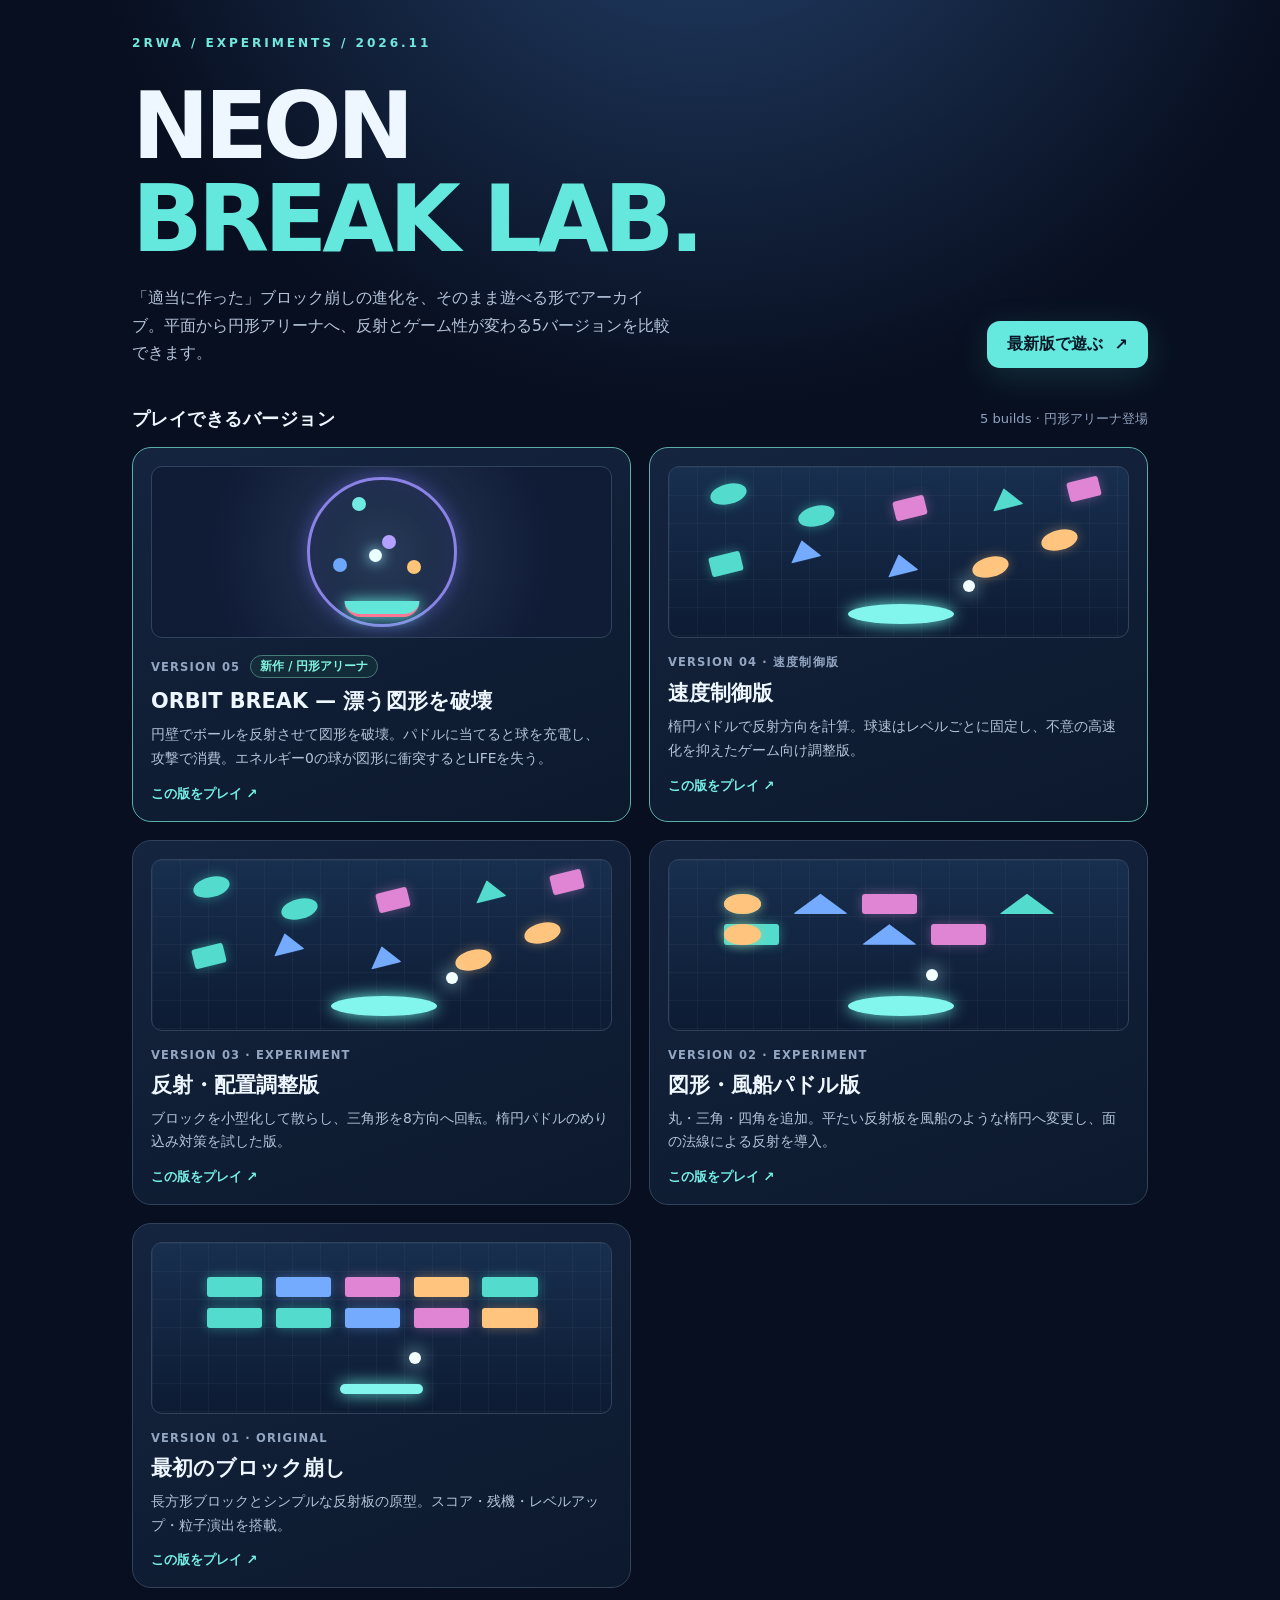
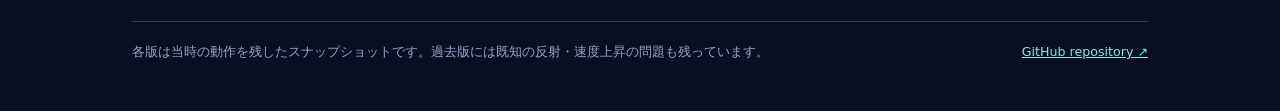
==== index.html @ c5ba8e41 "feat(orbit): charge ball on paddle contact and penalize unpowered target hits" ====
<!doctype html>
<html lang="ja">
<head>
<meta charset="utf-8">
<meta name="viewport" content="width=device-width, initial-scale=1">
<meta name="theme-color" content="#080f20">
<title>NEON BREAK LAB | ブロック崩しの実験記録</title>
<style>
:root{color-scheme:dark;font-family:system-ui,-apple-system,BlinkMacSystemFont,"Hiragino Kaku Gothic ProN","Noto Sans JP",sans-serif}
*{box-sizing:border-box}
body{margin:0;min-height:100vh;background:radial-gradient(ellipse 65% 45% at 55% -10%,#24416b,transparent 75%),#080f20;color:#eef7ff}
a{color:inherit}
.wrap{max-width:1100px;margin:auto;padding:36px clamp(18px,4vw,42px) 48px}
.topline{font-size:.76rem;letter-spacing:.24em;font-weight:800;color:#72e8dc;margin-bottom:30px}
header{display:flex;align-items:flex-end;justify-content:space-between;gap:25px;flex-wrap:wrap;margin-bottom:39px}
h1{font-size:clamp(2.8rem,7.5vw,5.8rem);letter-spacing:-.055em;line-height:1;margin:0;font-weight:900}
h1 span{color:#64e8de}
.lead{max-width:540px;line-height:1.8;color:#b4c4da;font-size:.97rem;margin:19px 0 0}
.cta{display:inline-flex;gap:12px;align-items:center;padding:13px 20px;border-radius:13px;background:#65e8de;color:#061826;font-weight:850;text-decoration:none;box-shadow:0 8px 35px #57eade28}
.cta:hover{background:#9ffbf3;transform:translateY(-2px)}
.cta:focus-visible,.tile:focus-visible,.footer a:focus-visible{outline:3px solid #ffe491;outline-offset:4px}
.sectionhead{display:flex;justify-content:space-between;gap:12px;flex-wrap:wrap;align-items:center;margin:8px 0 16px}
h2{font-size:1.13rem;margin:0;letter-spacing:.025em}
.muted{font-size:.82rem;color:#8fa3c0}
.gallery{display:grid;grid-template-columns:repeat(2,minmax(0,1fr));gap:18px}
.tile{display:block;text-decoration:none;border:1px solid #31425b;background:linear-gradient(160deg,#15243f,#0c192d);padding:18px;border-radius:19px;transition:transform .15s ease,border-color .15s ease;min-width:0}
.tile:hover{transform:translateY(-4px);border-color:#66e8df}
.tile.featured{border-color:#5bafa8}
.preview{height:172px;border-radius:11px;position:relative;overflow:hidden;border:1px solid #30425c;background:linear-gradient(#182f4f,#0d1b33)}
.preview:before{content:"";position:absolute;inset:0;background-image:linear-gradient(#ffffff09 1px,transparent 1px),linear-gradient(90deg,#ffffff09 1px,transparent 1px);background-size:28px 28px}
.blocks{position:absolute;inset:0}
.blocks i{display:block;position:absolute;width:12%;height:12%;background:#53dccd;border-radius:3px;box-shadow:0 0 12px #4ce3d26c}
.blocks i:nth-child(6n+2){background:#74abff;box-shadow:0 0 12px #74abff62}
.blocks i:nth-child(6n+3){background:#df85d4;box-shadow:0 0 12px #df85d462}
.blocks i:nth-child(6n+4){background:#ffc47d;box-shadow:0 0 12px #ffc47d62}
.blocks i:nth-child(1){top:20%;left:12%}.blocks i:nth-child(2){top:20%;left:27%}.blocks i:nth-child(3){top:20%;left:42%}.blocks i:nth-child(4){top:20%;left:57%}.blocks i:nth-child(5){top:20%;left:72%}
.blocks i:nth-child(6){top:38%;left:12%}.blocks i:nth-child(7){top:38%;left:27%}.blocks i:nth-child(8){top:38%;left:42%}.blocks i:nth-child(9){top:38%;left:57%}.blocks i:nth-child(10){top:38%;left:72%}
.shapes .blocks i:nth-child(3n+1){border-radius:50%;width:8%;left:calc(12% + (var(--shift,0) * 1%))}
.shapes .blocks i:nth-child(3n+2){clip-path:polygon(50% 0,100% 100%,0 100%)}
.scatter .blocks i{width:7%;height:12%;transform:rotate(-14deg)}
.scatter .blocks i:nth-child(1){top:10%;left:9%}.scatter .blocks i:nth-child(2){top:43%;left:26%}.scatter .blocks i:nth-child(3){top:18%;left:49%}.scatter .blocks i:nth-child(4){top:37%;left:81%}.scatter .blocks i:nth-child(5){top:12%;left:70%}
.scatter .blocks i:nth-child(6){top:51%;left:9%}.scatter .blocks i:nth-child(7){top:23%;left:28%}.scatter .blocks i:nth-child(8){top:51%;left:47%}.scatter .blocks i:nth-child(9){top:7%;left:87%}.scatter .blocks i:nth-child(10){top:53%;left:66%}
.ball{position:absolute;top:64%;left:56%;border-radius:50%;width:12px;height:12px;background:#f3ffff;box-shadow:0 0 18px #bffaff}
.paddle{position:absolute;bottom:11%;left:41%;width:18%;height:10px;background:#82f5ec;border-radius:8px;box-shadow:0 0 16px #6becde}
.shapes .paddle,.scatter .paddle{width:23%;height:20px;bottom:8%;border-radius:50%;left:39%}
.scatter .ball{left:64%;top:66%}
.meta{display:flex;gap:10px;align-items:center;margin-top:17px;font-size:.72rem;color:#92a6c2;font-weight:750;letter-spacing:.1em}
.status{color:#81f4df;border:1px solid #457a77;background:#1b484451;padding:3px 9px;border-radius:100px;letter-spacing:0}
h3{font-size:1.3rem;line-height:1.3;margin:10px 0 8px}
.tile p{color:#b4c3d8;font-size:.87rem;line-height:1.7;margin:0}
.open{display:block;color:#75efe6;font-size:.83rem;font-weight:800;margin-top:14px}
.footer{border-top:1px solid #2d3b52;margin-top:33px;padding-top:20px;display:flex;justify-content:space-between;gap:20px;flex-wrap:wrap;color:#93a5c1;font-size:.79rem;line-height:1.65}
.footer a{color:#82e9e1}
@media(max-width:650px){.gallery{grid-template-columns:1fr}.wrap{padding-top:22px}.preview{height:154px}header{margin-bottom:28px}}
@media(prefers-reduced-motion:reduce){.tile,.cta{transition:none}.tile:hover,.cta:hover{transform:none}}
.orbit-art{position:relative;height:172px;display:grid;place-items:center;overflow:hidden;border:1px solid #30425c;border-radius:11px;background:radial-gradient(circle,#263956,#101b36 70%)}.orbit-ring{width:150px;height:150px;border:3px solid #8a83e5;border-radius:50%;box-shadow:0 0 19px #7469e777,inset 0 0 27px #654bbc2b;position:relative}.orbit-ring::after{content:"";position:absolute;left:42px;top:17px;width:14px;height:14px;border-radius:50%;background:#70e9e0;box-shadow:30px 38px 0 #b4a1ff,55px 63px 0 #ffc478,-19px 61px 0 #6da7f9}.orbit-paddle{position:absolute;bottom:7px;left:50%;width:75px;height:16px;background:#62e6d9;border-radius:0 0 70px 70px;transform:translateX(-50%);border-bottom:3px solid #fd7694;box-shadow:0 0 15px #62e6d9}.orbit-orb{position:absolute;width:13px;height:13px;left:59px;bottom:62px;border-radius:50%;background:#eaffff;box-shadow:0 0 14px #9beefa}
</style>
</head>
<body>
<main class="wrap">
<div class="topline">2RWA / EXPERIMENTS / 2026.11</div>
<header>
 <div>
  <h1>NEON<br><span>BREAK LAB.</span></h1>
  <p class="lead">「適当に作った」ブロック崩しの進化を、そのまま遊べる形でアーカイブ。平面から円形アリーナへ、反射とゲーム性が変わる5バージョンを比較できます。</p>
 </div>
 <a class="cta" href="games/v5-orbit.html">最新版で遊ぶ <span aria-hidden="true">↗</span></a>
</header>
<div class="sectionhead"><h2>プレイできるバージョン</h2><span class="muted">5 builds · 円形アリーナ登場</span></div>
<section class="gallery" aria-label="過去のブロック崩し一覧">
<a class="tile featured" href="games/v5-orbit.html">
 <div class="orbit-art" aria-hidden="true"><div class="orbit-ring"><span class="orbit-paddle"></span><span class="orbit-orb"></span></div></div>
 <div class="meta">VERSION 05 <span class="status">新作 / 円形アリーナ</span></div>
 <h3>ORBIT BREAK — 漂う図形を破壊</h3>
 <p>円壁でボールを反射させて図形を破壊。パドルに当てると球を充電し、攻撃で消費。エネルギー0の球が図形に衝突するとLIFEを失う。</p>
 <span class="open">この版をプレイ ↗</span>
</a>

<a class="tile featured" href="games/v4-speed.html">
 <div class="preview shapes scatter" aria-hidden="true"><div class="blocks"><i></i><i></i><i></i><i></i><i></i><i></i><i></i><i></i><i></i><i></i></div><div class="ball"></div><div class="paddle"></div></div>
 <div class="meta">VERSION 04 · 速度制御版</div>
 <h3>速度制御版</h3>
 <p>楕円パドルで反射方向を計算。球速はレベルごとに固定し、不意の高速化を抑えたゲーム向け調整版。</p>
 <span class="open">この版をプレイ ↗</span>
</a>
<a class="tile" href="games/v3-reflections.html">
 <div class="preview shapes scatter" aria-hidden="true"><div class="blocks"><i></i><i></i><i></i><i></i><i></i><i></i><i></i><i></i><i></i><i></i></div><div class="ball"></div><div class="paddle"></div></div>
 <div class="meta">VERSION 03 · EXPERIMENT</div>
 <h3>反射・配置調整版</h3>
 <p>ブロックを小型化して散らし、三角形を8方向へ回転。楕円パドルのめり込み対策を試した版。</p>
 <span class="open">この版をプレイ ↗</span>
</a>
<a class="tile" href="games/v2-shapes.html">
 <div class="preview shapes" aria-hidden="true"><div class="blocks"><i></i><i></i><i></i><i></i><i></i><i></i><i></i><i></i><i></i><i></i></div><div class="ball"></div><div class="paddle"></div></div>
 <div class="meta">VERSION 02 · EXPERIMENT</div>
 <h3>図形・風船パドル版</h3>
 <p>丸・三角・四角を追加。平たい反射板を風船のような楕円へ変更し、面の法線による反射を導入。</p>
 <span class="open">この版をプレイ ↗</span>
</a>
<a class="tile" href="games/v1-classic.html">
 <div class="preview" aria-hidden="true"><div class="blocks"><i></i><i></i><i></i><i></i><i></i><i></i><i></i><i></i><i></i><i></i></div><div class="ball"></div><div class="paddle"></div></div>
 <div class="meta">VERSION 01 · ORIGINAL</div>
 <h3>最初のブロック崩し</h3>
 <p>長方形ブロックとシンプルな反射板の原型。スコア・残機・レベルアップ・粒子演出を搭載。</p>
 <span class="open">この版をプレイ ↗</span>
</a>
</section>
<div class="footer"><span>各版は当時の動作を残したスナップショットです。過去版には既知の反射・速度上昇の問題も残っています。</span><a href="https://github.com/2rwa/tmp-202611">GitHub repository ↗</a></div>
</main>
</body>
</html>
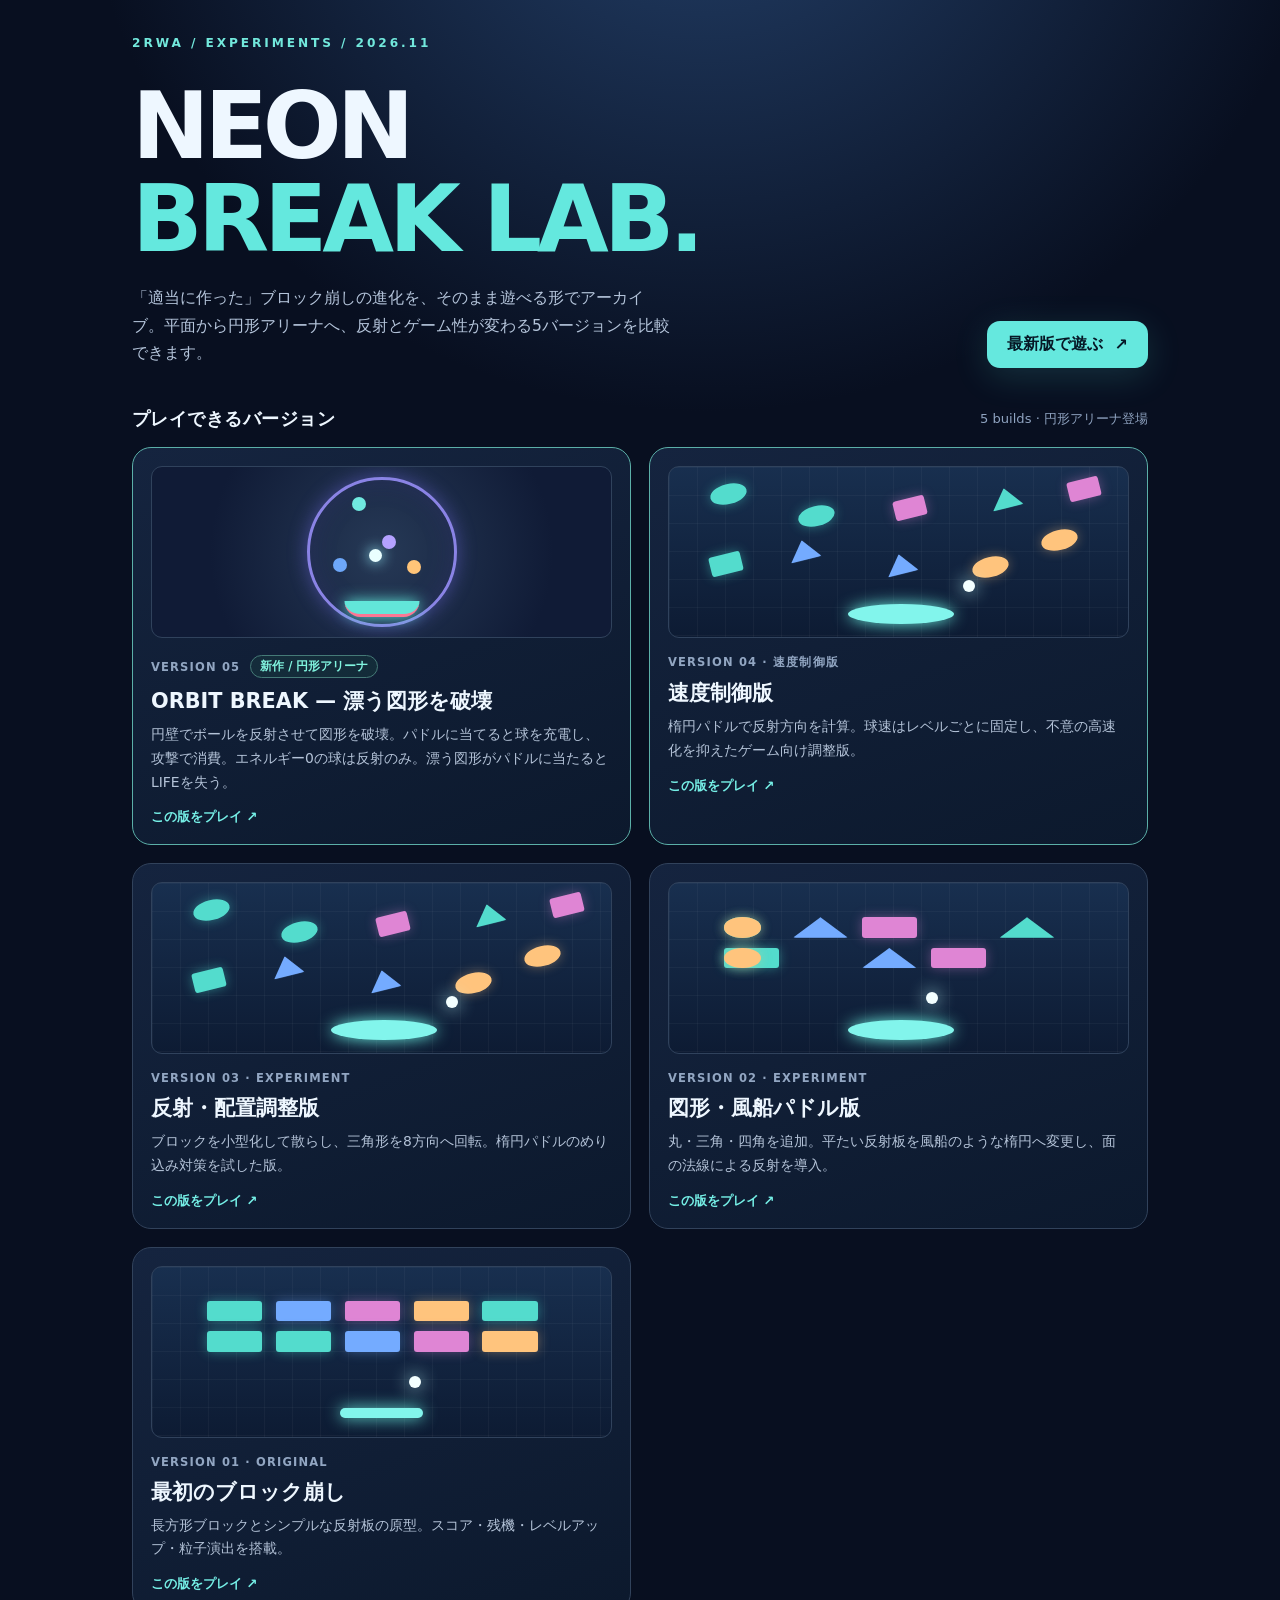
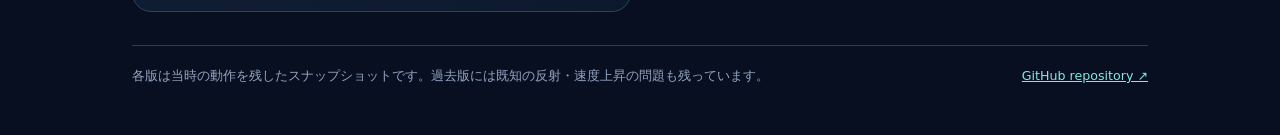
==== commit 6f9023be: "feat(orbit): make empty ball harmless and damage LIFE on target-paddle contact" ====
--- a/index.html
+++ b/index.html
@@ -72,7 +72,7 @@
  <div class="orbit-art" aria-hidden="true"><div class="orbit-ring"><span class="orbit-paddle"></span><span class="orbit-orb"></span></div></div>
  <div class="meta">VERSION 05 <span class="status">新作 / 円形アリーナ</span></div>
  <h3>ORBIT BREAK — 漂う図形を破壊</h3>
- <p>円壁でボールを反射させて図形を破壊。パドルに当てると球を充電し、攻撃で消費。エネルギー0の球が図形に衝突するとLIFEを失う。</p>
+ <p>円壁でボールを反射させて図形を破壊。パドルに当てると球を充電し、攻撃で消費。エネルギー0の球は反射のみ。漂う図形がパドルに当たるとLIFEを失う。</p>
  <span class="open">この版をプレイ ↗</span>
 </a>
 
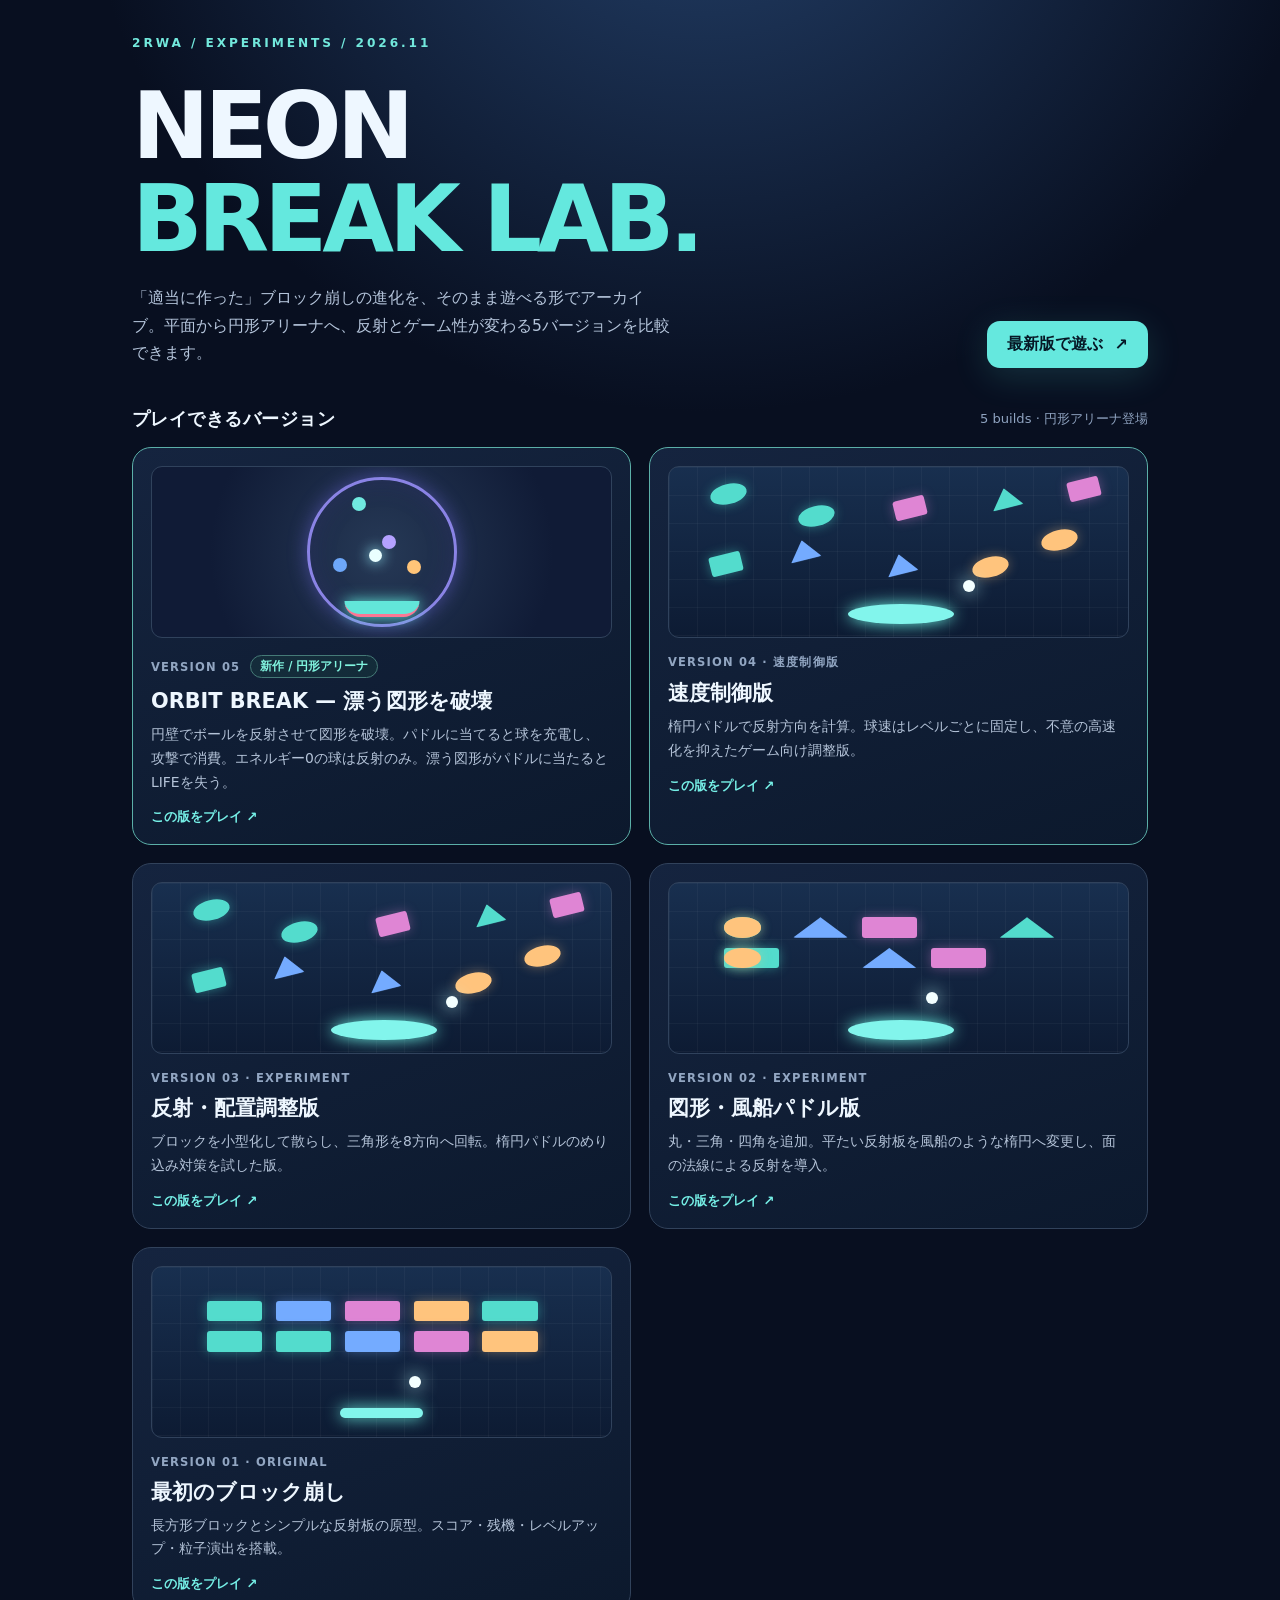
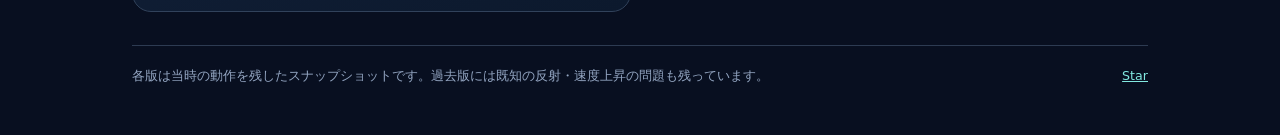
==== commit 8d8630b6: "feat(ui): add GitHub Star buttons to gallery and translator" ====
--- a/index.html
+++ b/index.html
@@ -105,7 +105,7 @@
  <span class="open">この版をプレイ ↗</span>
 </a>
 </section>
-<div class="footer"><span>各版は当時の動作を残したスナップショットです。過去版には既知の反射・速度上昇の問題も残っています。</span><a href="https://github.com/2rwa/tmp-202611">GitHub repository ↗</a></div>
+<div class="footer"><span>各版は当時の動作を残したスナップショットです。過去版には既知の反射・速度上昇の問題も残っています。</span><a class="github-button" href="https://github.com/2rwa/tmp-202611" data-show-count="true" aria-label="Star on GitHub">Star</a><script defer src="https://buttons.github.io/buttons.js"></script></div>
 </main>
 </body>
 </html>
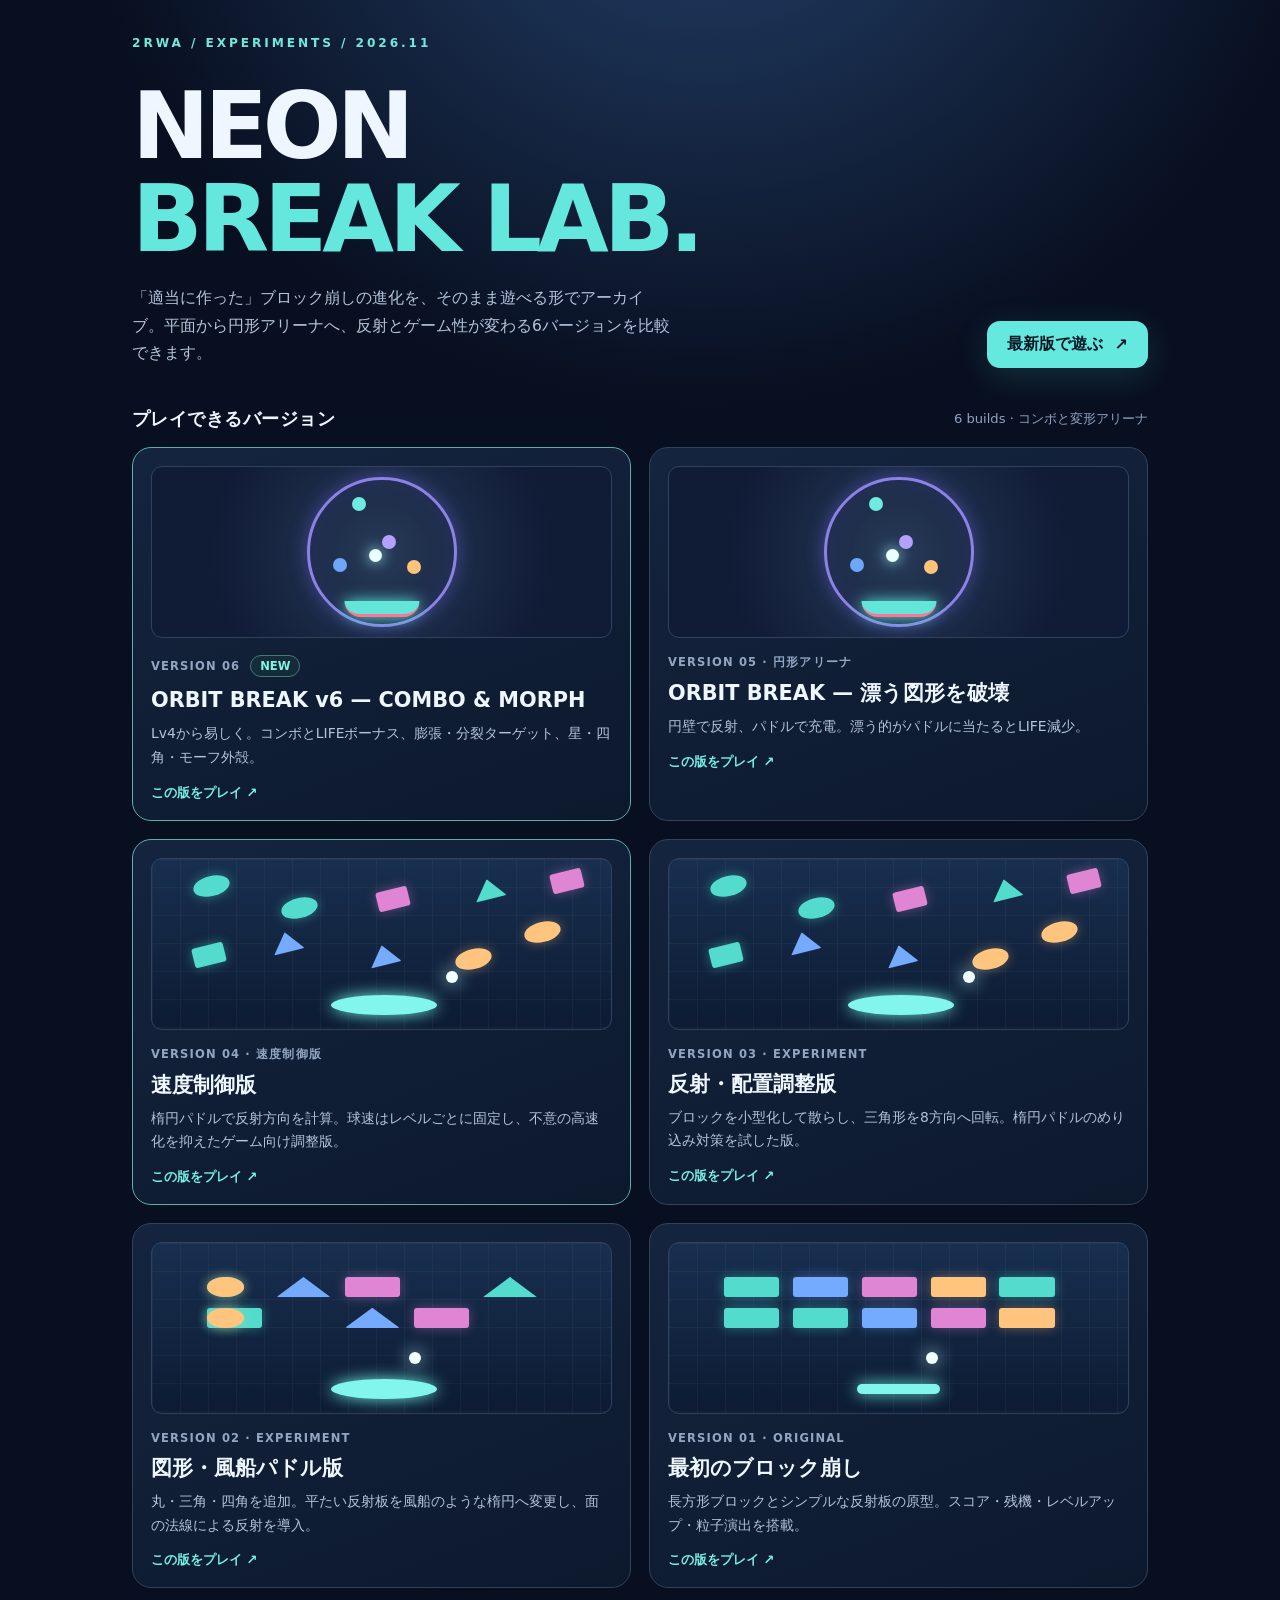
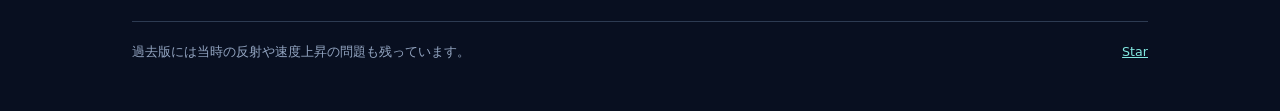
==== commit 7a5515d4: "feat(orbit): add standalone v6 with eased progression, combos, evolving targets and shareable result" ====
--- a/index.html
+++ b/index.html
@@ -62,17 +62,24 @@
 <header>
  <div>
   <h1>NEON<br><span>BREAK LAB.</span></h1>
-  <p class="lead">「適当に作った」ブロック崩しの進化を、そのまま遊べる形でアーカイブ。平面から円形アリーナへ、反射とゲーム性が変わる5バージョンを比較できます。</p>
+  <p class="lead">「適当に作った」ブロック崩しの進化を、そのまま遊べる形でアーカイブ。平面から円形アリーナへ、反射とゲーム性が変わる6バージョンを比較できます。</p>
  </div>
- <a class="cta" href="games/v5-orbit.html">最新版で遊ぶ <span aria-hidden="true">↗</span></a>
+ <a class="cta" href="games/v6-orbit.html">最新版で遊ぶ <span aria-hidden="true">↗</span></a>
 </header>
-<div class="sectionhead"><h2>プレイできるバージョン</h2><span class="muted">5 builds · 円形アリーナ登場</span></div>
+<div class="sectionhead"><h2>プレイできるバージョン</h2><span class="muted">6 builds · コンボと変形アリーナ</span></div>
 <section class="gallery" aria-label="過去のブロック崩し一覧">
-<a class="tile featured" href="games/v5-orbit.html">
+<a class="tile featured" href="games/v6-orbit.html">
  <div class="orbit-art" aria-hidden="true"><div class="orbit-ring"><span class="orbit-paddle"></span><span class="orbit-orb"></span></div></div>
- <div class="meta">VERSION 05 <span class="status">新作 / 円形アリーナ</span></div>
+ <div class="meta">VERSION 06 <span class="status">NEW</span></div>
+ <h3>ORBIT BREAK v6 — COMBO &amp; MORPH</h3>
+ <p>Lv4から易しく。コンボとLIFEボーナス、膨張・分裂ターゲット、星・四角・モーフ外殻。</p>
+ <span class="open">この版をプレイ ↗</span>
+</a>
+<a class="tile" href="games/v5-orbit.html">
+ <div class="orbit-art" aria-hidden="true"><div class="orbit-ring"><span class="orbit-paddle"></span><span class="orbit-orb"></span></div></div>
+ <div class="meta">VERSION 05 · 円形アリーナ</div>
  <h3>ORBIT BREAK — 漂う図形を破壊</h3>
- <p>円壁でボールを反射させて図形を破壊。パドルに当てると球を充電し、攻撃で消費。エネルギー0の球は反射のみ。漂う図形がパドルに当たるとLIFEを失う。</p>
+ <p>円壁で反射、パドルで充電。漂う的がパドルに当たるとLIFE減少。</p>
  <span class="open">この版をプレイ ↗</span>
 </a>
 
@@ -105,7 +112,7 @@
  <span class="open">この版をプレイ ↗</span>
 </a>
 </section>
-<div class="footer"><span>各版は当時の動作を残したスナップショットです。過去版には既知の反射・速度上昇の問題も残っています。</span><a class="github-button" href="https://github.com/2rwa/tmp-202611" data-show-count="true" aria-label="Star on GitHub">Star</a><script defer src="https://buttons.github.io/buttons.js"></script></div>
+<div class="footer"><span>過去版には当時の反射や速度上昇の問題も残っています。</span><a class="github-button" href="https://github.com/2rwa/tmp-202611" data-show-count="true" aria-label="Star on GitHub">Star</a><script defer src="https://buttons.github.io/buttons.js"></script></div>
 </main>
 </body>
 </html>
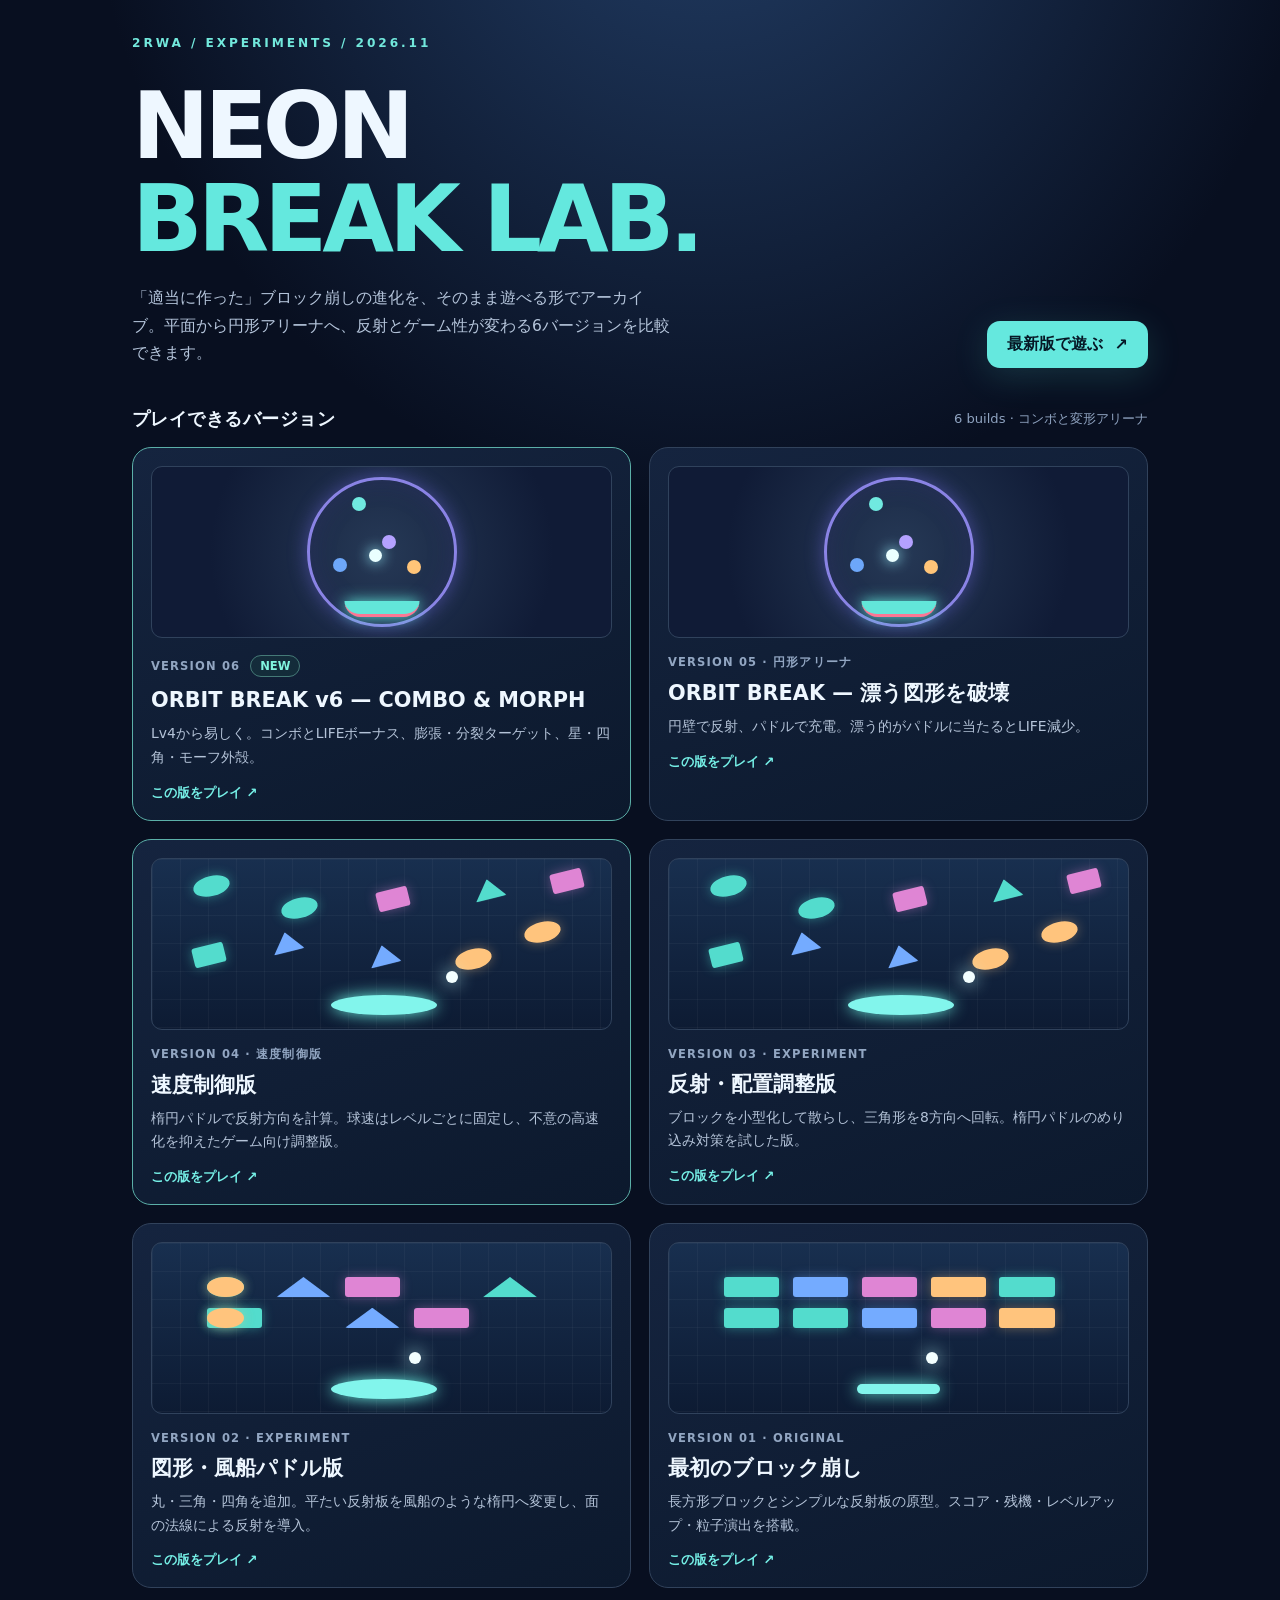
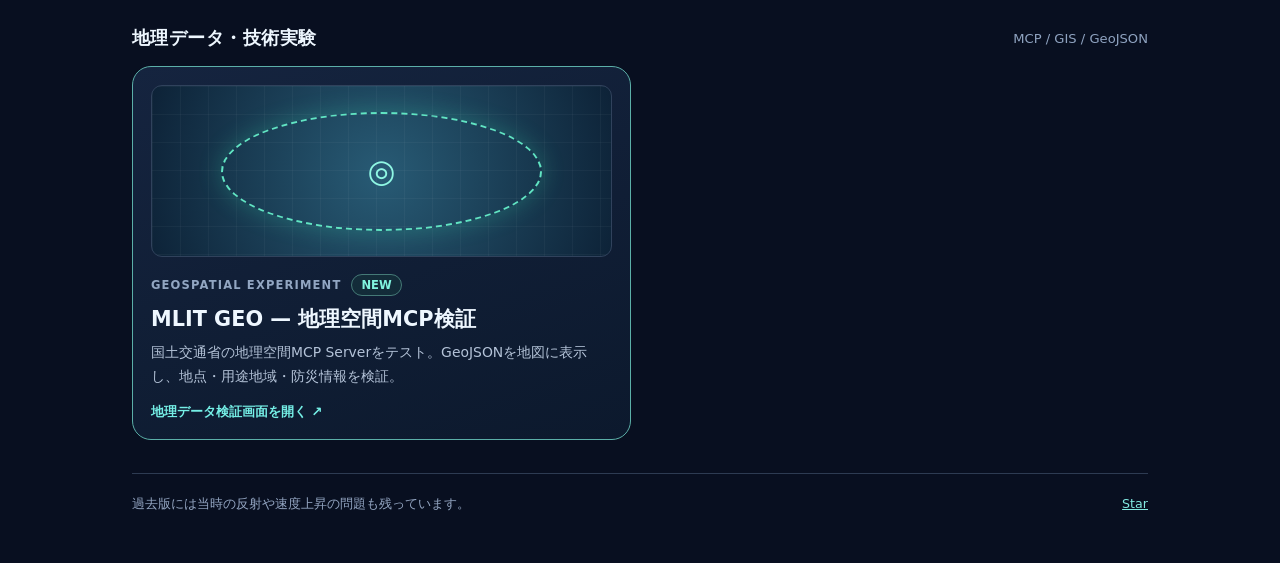
==== commit 679f0f67: "Add MLIT geospatial MCP probe, mock tests and GeoJSON map viewer" ====
--- a/index.html
+++ b/index.html
@@ -112,6 +112,17 @@
  <span class="open">この版をプレイ ↗</span>
 </a>
 </section>
+<div class="sectionhead" style="margin-top:38px"><h2>地理データ・技術実験</h2><span class="muted">MCP / GIS / GeoJSON</span></div>
+<section class="gallery" aria-label="その他の実験">
+<a class="tile featured" href="geo-mcp/index.html">
+ <div class="preview" aria-hidden="true" style="display:grid;place-items:center;background:radial-gradient(circle at 50% 52%,#285b75,#0d2237)">
+ <div style="position:relative;width:70%;height:70%;border:2px dashed #61e5c3;border-radius:50%;display:grid;place-items:center;color:#8ff7e3;font-size:2rem;box-shadow:0 0 25px #3df8b337">◎</div></div>
+ <div class="meta">GEOSPATIAL EXPERIMENT <span class="status">NEW</span></div>
+ <h3>MLIT GEO — 地理空間MCP検証</h3>
+ <p>国土交通省の地理空間MCP Serverをテスト。GeoJSONを地図に表示し、地点・用途地域・防災情報を検証。</p>
+ <span class="open">地理データ検証画面を開く ↗</span>
+</a>
+</section>
 <div class="footer"><span>過去版には当時の反射や速度上昇の問題も残っています。</span><a class="github-button" href="https://github.com/2rwa/tmp-202611" data-show-count="true" aria-label="Star on GitHub">Star</a><script defer src="https://buttons.github.io/buttons.js"></script></div>
 </main>
 </body>
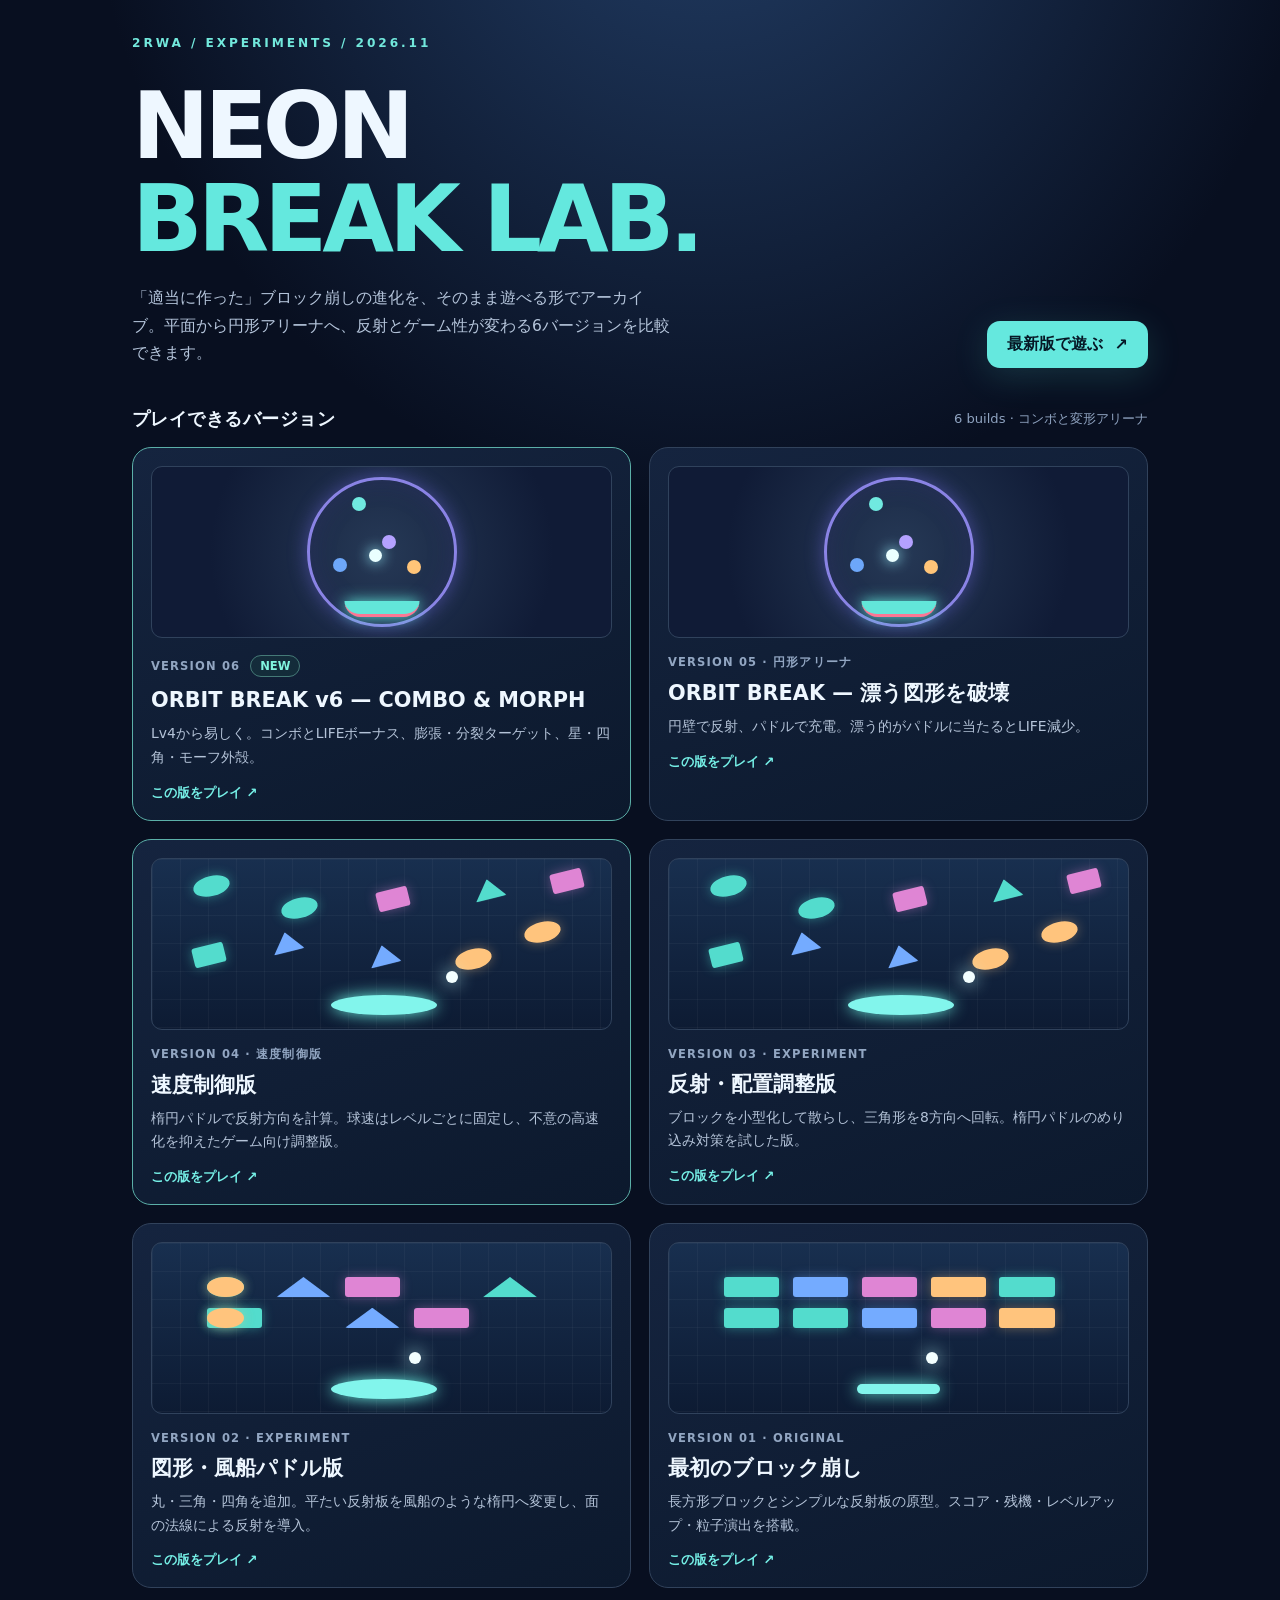
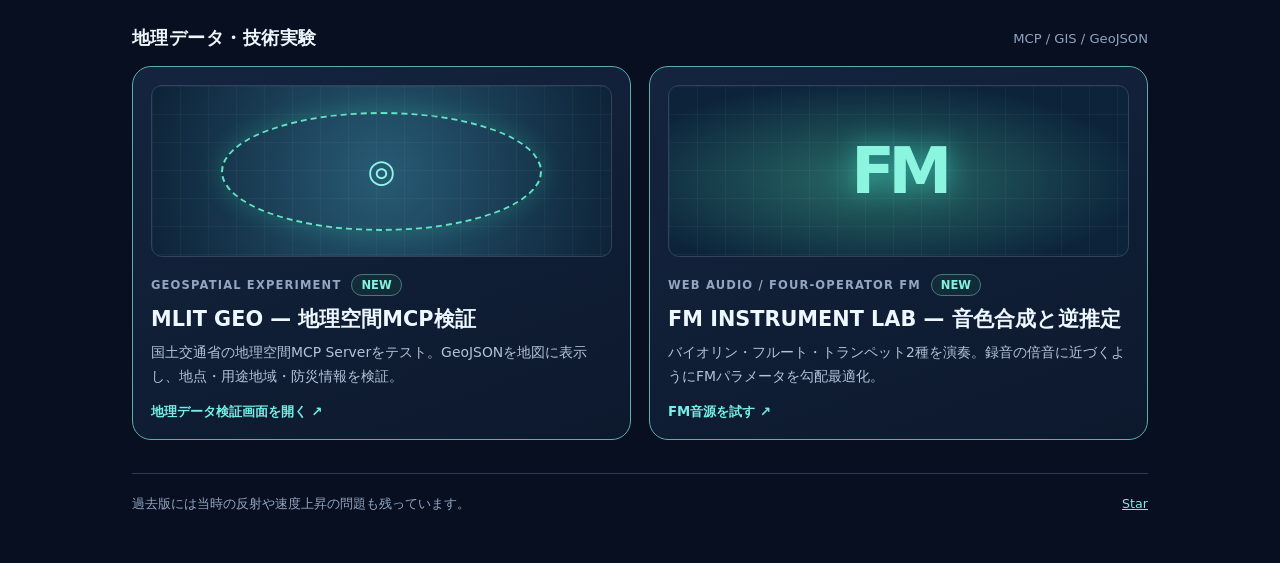
==== commit 2ad944f4: "Add interactive four-operator FM instrument lab with analytic sample fitting" ====
--- a/index.html
+++ b/index.html
@@ -122,6 +122,15 @@
  <p>国土交通省の地理空間MCP Serverをテスト。GeoJSONを地図に表示し、地点・用途地域・防災情報を検証。</p>
  <span class="open">地理データ検証画面を開く ↗</span>
 </a>
+
+<a class="tile featured" href="fm-lab/">
+ <div class="preview" aria-hidden="true" style="display:grid;place-items:center;background:radial-gradient(ellipse at 45% 55%,#286a67,#0c233a 75%)">
+  <div style="font-size:4rem;font-weight:900;letter-spacing:-.1em;color:#8bf5df;text-shadow:0 0 28px #3ef0d58a">FM</div></div>
+ <div class="meta">WEB AUDIO / FOUR-OPERATOR FM <span class="status">NEW</span></div>
+ <h3>FM INSTRUMENT LAB — 音色合成と逆推定</h3>
+ <p>バイオリン・フルート・トランペット2種を演奏。録音の倍音に近づくようにFMパラメータを勾配最適化。</p>
+ <span class="open">FM音源を試す ↗</span>
+</a>
 </section>
 <div class="footer"><span>過去版には当時の反射や速度上昇の問題も残っています。</span><a class="github-button" href="https://github.com/2rwa/tmp-202611" data-show-count="true" aria-label="Star on GitHub">Star</a><script defer src="https://buttons.github.io/buttons.js"></script></div>
 </main>
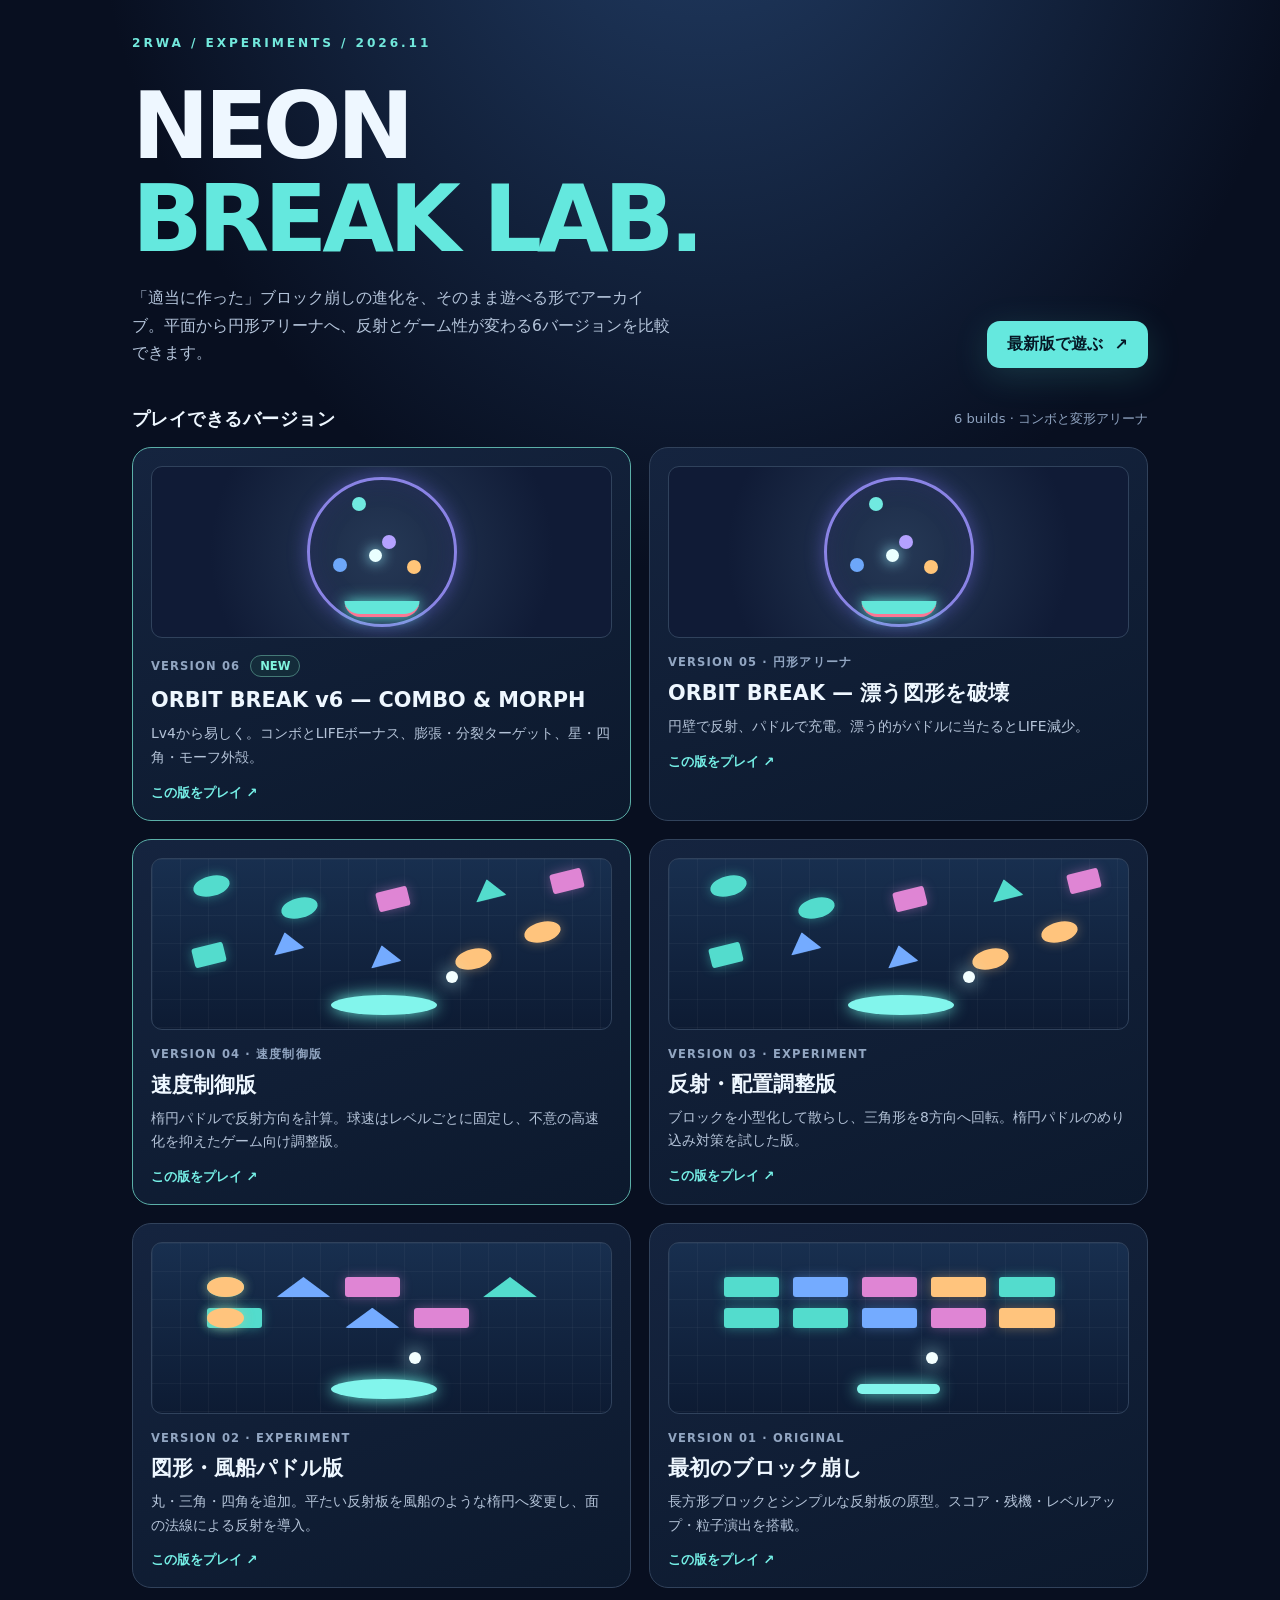
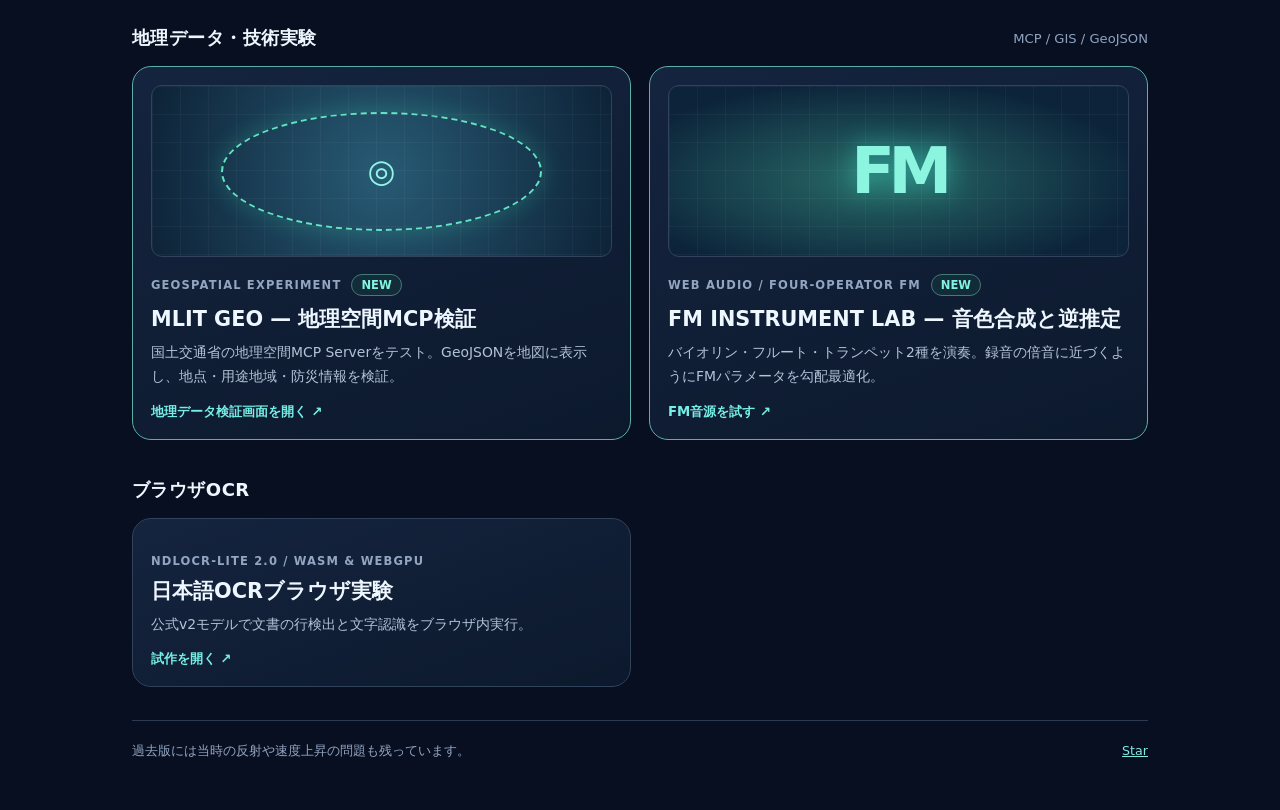
==== commit 54b1a851: "Prototype NDLOCR-Lite v2 browser OCR and Pages integration" ====
--- a/index.html
+++ b/index.html
@@ -132,6 +132,8 @@
  <span class="open">FM音源を試す ↗</span>
 </a>
 </section>
+<div class="sectionhead" style="margin-top:38px"><h2>ブラウザOCR</h2></div>
+<section class="gallery"><a class="tile" href="ndlocr-lite-v2/"><div class="meta">NDLOCR-LITE 2.0 / WASM &amp; WEBGPU</div><h3>日本語OCRブラウザ実験</h3><p>公式v2モデルで文書の行検出と文字認識をブラウザ内実行。</p><span class="open">試作を開く ↗</span></a></section>
 <div class="footer"><span>過去版には当時の反射や速度上昇の問題も残っています。</span><a class="github-button" href="https://github.com/2rwa/tmp-202611" data-show-count="true" aria-label="Star on GitHub">Star</a><script defer src="https://buttons.github.io/buttons.js"></script></div>
 </main>
 </body>
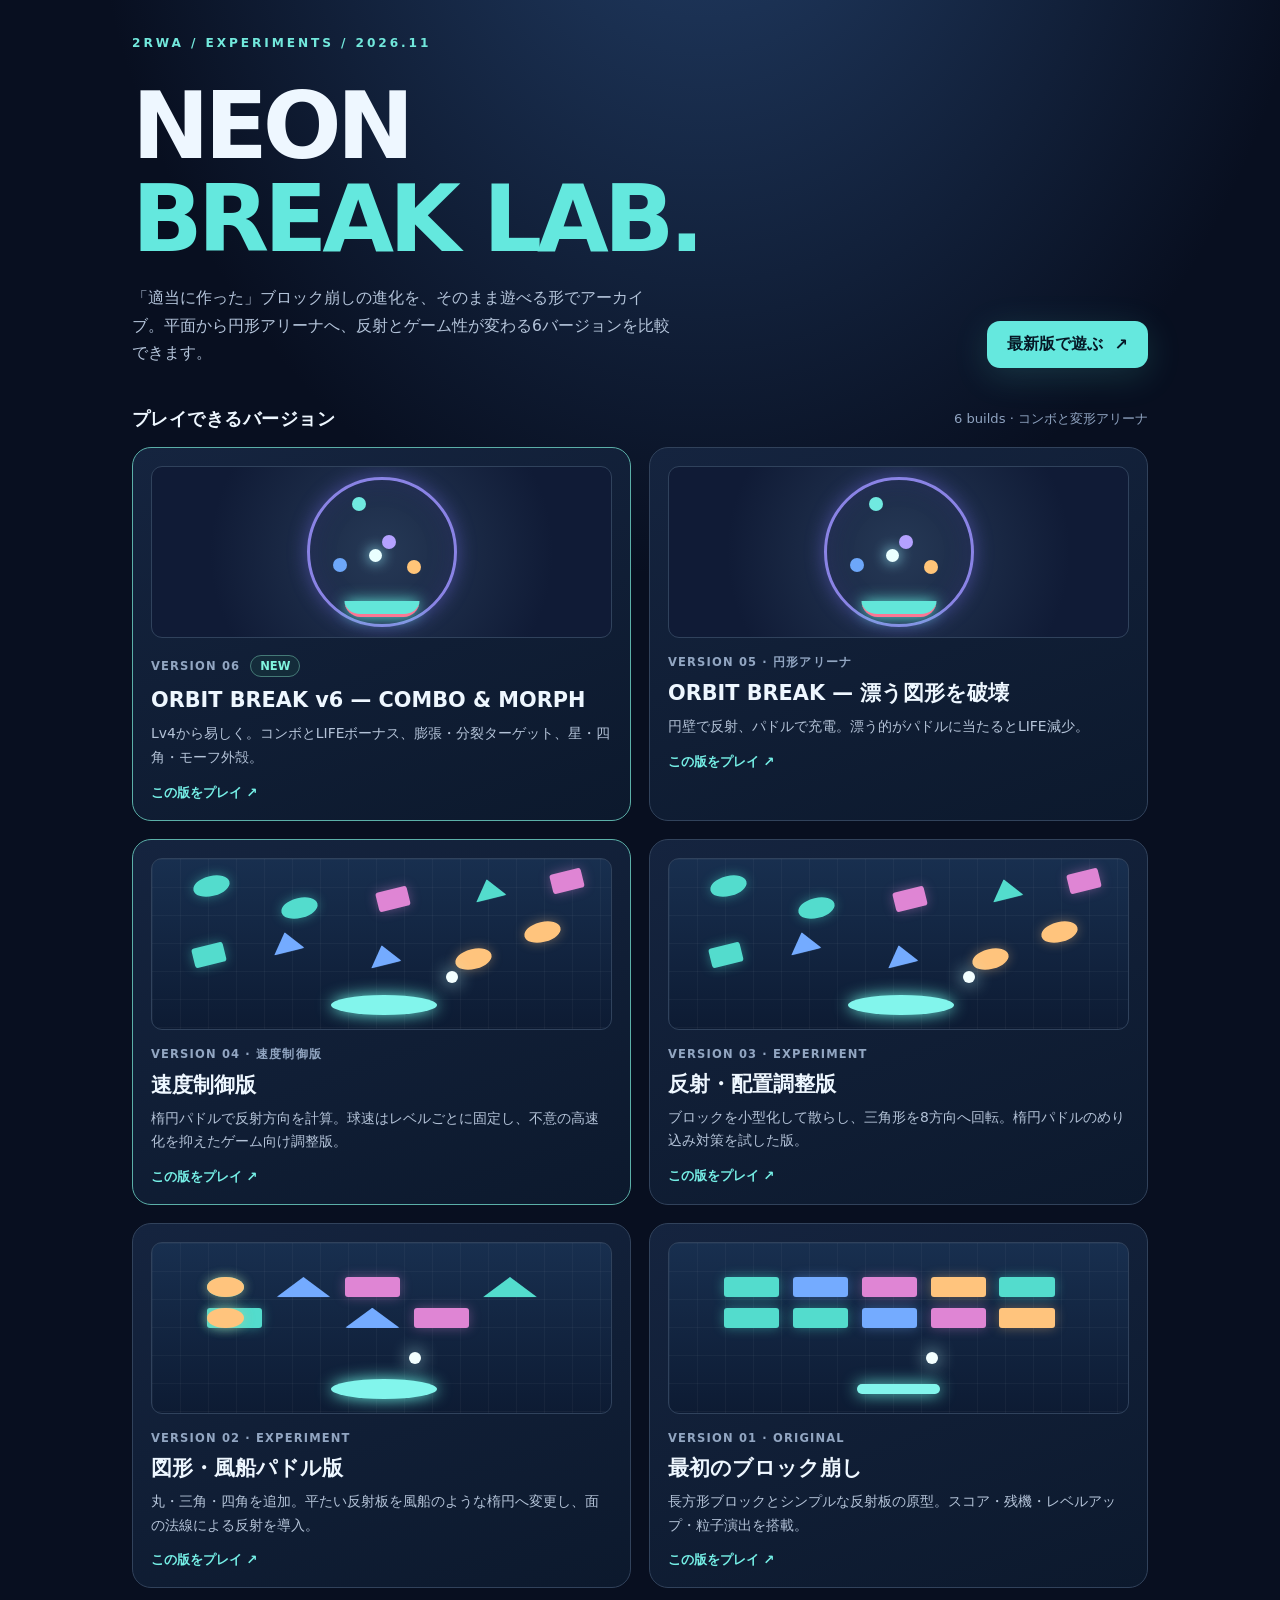
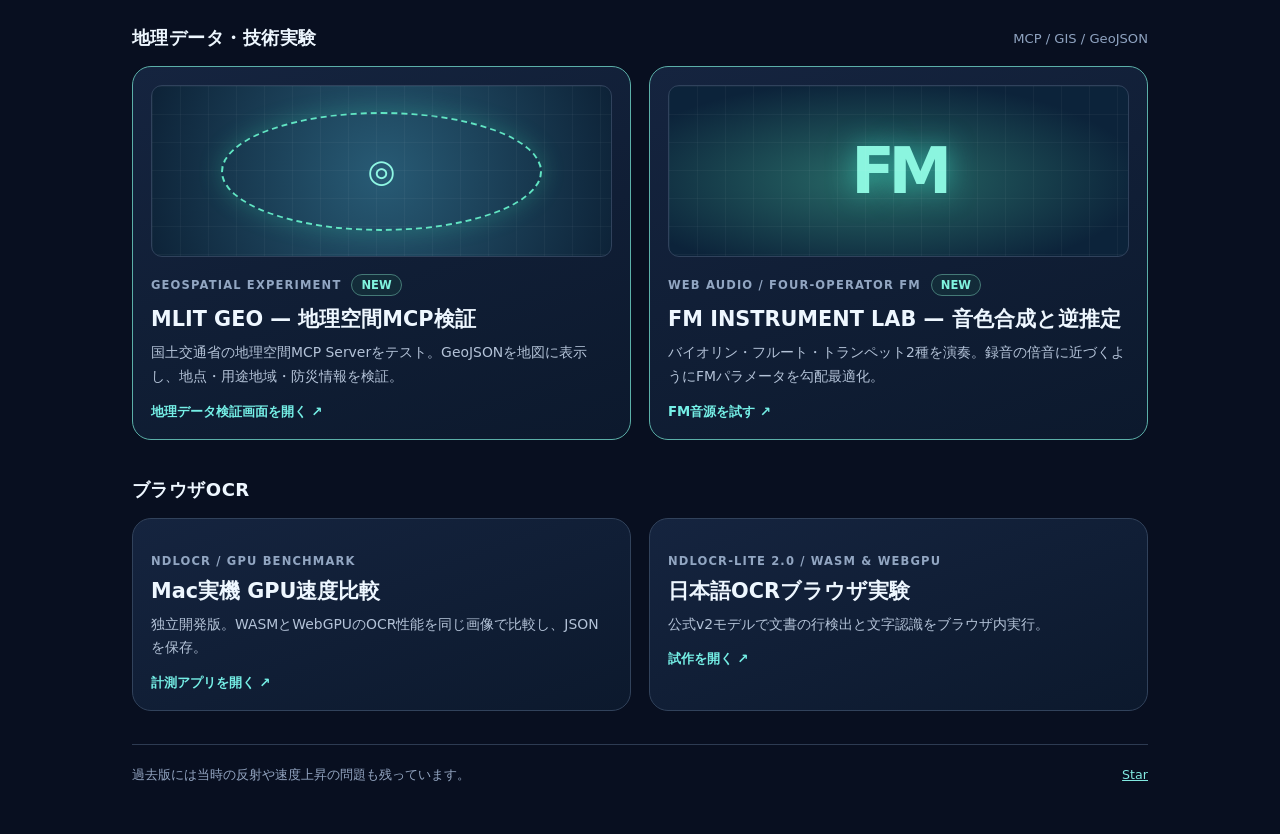
==== commit 7a96736e: "Publish independent NDLOCR GPU benchmark on Pages and wait for artifact visibility" ====
--- a/index.html
+++ b/index.html
@@ -133,7 +133,7 @@
 </a>
 </section>
 <div class="sectionhead" style="margin-top:38px"><h2>ブラウザOCR</h2></div>
-<section class="gallery"><a class="tile" href="ndlocr-lite-v2/"><div class="meta">NDLOCR-LITE 2.0 / WASM &amp; WEBGPU</div><h3>日本語OCRブラウザ実験</h3><p>公式v2モデルで文書の行検出と文字認識をブラウザ内実行。</p><span class="open">試作を開く ↗</span></a></section>
+<section class="gallery"><a class="tile" href="ndlocr-gpu/"><div class="meta">NDLOCR / GPU BENCHMARK</div><h3>Mac実機 GPU速度比較</h3><p>独立開発版。WASMとWebGPUのOCR性能を同じ画像で比較し、JSONを保存。</p><span class="open">計測アプリを開く ↗</span></a><a class="tile" href="ndlocr-lite-v2/"><div class="meta">NDLOCR-LITE 2.0 / WASM &amp; WEBGPU</div><h3>日本語OCRブラウザ実験</h3><p>公式v2モデルで文書の行検出と文字認識をブラウザ内実行。</p><span class="open">試作を開く ↗</span></a></section>
 <div class="footer"><span>過去版には当時の反射や速度上昇の問題も残っています。</span><a class="github-button" href="https://github.com/2rwa/tmp-202611" data-show-count="true" aria-label="Star on GitHub">Star</a><script defer src="https://buttons.github.io/buttons.js"></script></div>
 </main>
 </body>
